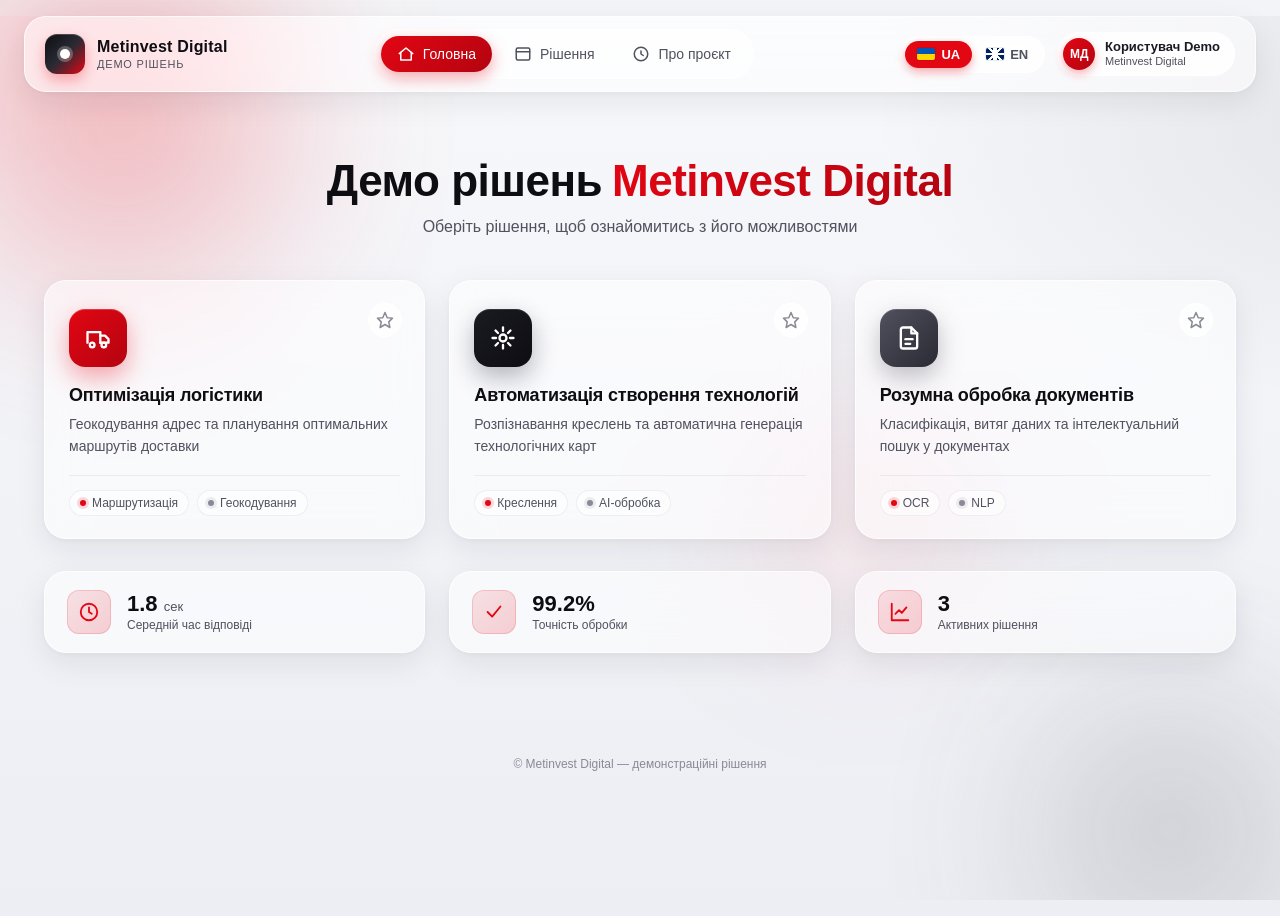
==== index.html @ deb7ef45 "Initial Metinvest Digital solutions demo Glassmorphism landing page with 3 solution tiles (logistics" ====
<!DOCTYPE html>
<html lang="uk">
<head>
<meta charset="UTF-8" />
<meta name="viewport" content="width=device-width, initial-scale=1.0" />
<title>Демо рішень Metinvest Digital</title>
<link rel="stylesheet" href="styles.css" />
</head>
<body>
  <div class="bg-orbs" aria-hidden="true">
    <span class="orb orb-1"></span>
    <span class="orb orb-2"></span>
    <span class="orb orb-3"></span>
  </div>

  <header class="topbar glass">
    <div class="brand">
      <div class="brand-mark" aria-hidden="true">
        <span class="brand-dot"></span>
      </div>
      <div class="brand-text">
        <span class="brand-title" data-i18n="brand.title">Metinvest Digital</span>
        <span class="brand-subtitle" data-i18n="brand.subtitle">Демо рішень</span>
      </div>
    </div>

    <nav class="topnav">
      <button class="nav-btn active" data-section="home">
        <svg viewBox="0 0 24 24" width="18" height="18" fill="none" stroke="currentColor" stroke-width="2" stroke-linecap="round" stroke-linejoin="round"><path d="M3 11.5 12 4l9 7.5"/><path d="M5 10v10h14V10"/></svg>
        <span data-i18n="nav.home">Головна</span>
      </button>
      <button class="nav-btn" data-section="solutions">
        <svg viewBox="0 0 24 24" width="18" height="18" fill="none" stroke="currentColor" stroke-width="2" stroke-linecap="round" stroke-linejoin="round"><rect x="3" y="4" width="18" height="16" rx="2"/><path d="M3 9h18"/></svg>
        <span data-i18n="nav.solutions">Рішення</span>
      </button>
      <button class="nav-btn" data-section="about">
        <svg viewBox="0 0 24 24" width="18" height="18" fill="none" stroke="currentColor" stroke-width="2" stroke-linecap="round" stroke-linejoin="round"><circle cx="12" cy="12" r="9"/><path d="M12 8v4l3 2"/></svg>
        <span data-i18n="nav.about">Про проєкт</span>
      </button>
    </nav>

    <div class="topright">
      <div class="lang-switch glass-inner" role="tablist" aria-label="Language">
        <button class="lang-btn active" data-lang="uk" role="tab" aria-selected="true">
          <span class="flag flag-ua" aria-hidden="true"></span>UA
        </button>
        <button class="lang-btn" data-lang="en" role="tab" aria-selected="false">
          <span class="flag flag-gb" aria-hidden="true"></span>EN
        </button>
      </div>
      <div class="user-chip glass-inner">
        <span class="user-avatar">МД</span>
        <div class="user-info">
          <span class="user-name" data-i18n="user.name">Користувач Demo</span>
          <span class="user-role" data-i18n="user.role">Metinvest Digital</span>
        </div>
      </div>
    </div>
  </header>

  <main class="main">
    <section class="hero">
      <h1 class="hero-title">
        <span data-i18n="hero.title">Демо рішень</span>
        <span class="accent">Metinvest Digital</span>
      </h1>
      <p class="hero-subtitle" data-i18n="hero.subtitle">
        Оберіть рішення, щоб ознайомитись з його можливостями
      </p>
    </section>

    <section class="tiles">
      <article class="tile glass" tabindex="0" data-tile="logistics">
        <div class="tile-icon icon-red">
          <svg viewBox="0 0 24 24" width="28" height="28" fill="none" stroke="currentColor" stroke-width="2" stroke-linecap="round" stroke-linejoin="round">
            <path d="M3 16V7h11v9"/>
            <path d="M14 10h4l3 3v3h-7"/>
            <circle cx="7" cy="18" r="2"/>
            <circle cx="17" cy="18" r="2"/>
          </svg>
        </div>
        <button class="tile-fav" aria-label="favorite">
          <svg viewBox="0 0 24 24" width="18" height="18" fill="none" stroke="currentColor" stroke-width="2" stroke-linecap="round" stroke-linejoin="round"><polygon points="12 2 15 9 22 9.5 17 14.5 18.5 22 12 18 5.5 22 7 14.5 2 9.5 9 9 12 2"/></svg>
        </button>
        <h3 class="tile-title" data-i18n="tile.logistics.title">Оптимізація логістики</h3>
        <p class="tile-desc" data-i18n="tile.logistics.desc">
          Геокодування адрес та планування оптимальних маршрутів доставки
        </p>
        <div class="tile-footer">
          <span class="tag"><span class="dot dot-red"></span><span data-i18n="tile.logistics.tag1">Маршрутизація</span></span>
          <span class="tag"><span class="dot dot-grey"></span><span data-i18n="tile.logistics.tag2">Геокодування</span></span>
        </div>
      </article>

      <article class="tile glass" tabindex="0" data-tile="tech">
        <div class="tile-icon icon-dark">
          <svg viewBox="0 0 24 24" width="28" height="28" fill="none" stroke="currentColor" stroke-width="2" stroke-linecap="round" stroke-linejoin="round">
            <path d="M12 3v3"/><path d="M12 18v3"/><path d="M3 12h3"/><path d="M18 12h3"/>
            <path d="M5.6 5.6 7.7 7.7"/><path d="M16.3 16.3 18.4 18.4"/>
            <path d="M5.6 18.4 7.7 16.3"/><path d="M16.3 7.7 18.4 5.6"/>
            <circle cx="12" cy="12" r="3"/>
          </svg>
        </div>
        <button class="tile-fav" aria-label="favorite">
          <svg viewBox="0 0 24 24" width="18" height="18" fill="none" stroke="currentColor" stroke-width="2" stroke-linecap="round" stroke-linejoin="round"><polygon points="12 2 15 9 22 9.5 17 14.5 18.5 22 12 18 5.5 22 7 14.5 2 9.5 9 9 12 2"/></svg>
        </button>
        <h3 class="tile-title" data-i18n="tile.tech.title">Автоматизація створення технологій</h3>
        <p class="tile-desc" data-i18n="tile.tech.desc">
          Розпізнавання креслень та автоматична генерація технологічних карт
        </p>
        <div class="tile-footer">
          <span class="tag"><span class="dot dot-red"></span><span data-i18n="tile.tech.tag1">Креслення</span></span>
          <span class="tag"><span class="dot dot-grey"></span><span data-i18n="tile.tech.tag2">AI-обробка</span></span>
        </div>
      </article>

      <article class="tile glass" tabindex="0" data-tile="docs">
        <div class="tile-icon icon-grey">
          <svg viewBox="0 0 24 24" width="28" height="28" fill="none" stroke="currentColor" stroke-width="2" stroke-linecap="round" stroke-linejoin="round">
            <path d="M14 3H7a2 2 0 0 0-2 2v14a2 2 0 0 0 2 2h10a2 2 0 0 0 2-2V8z"/>
            <path d="M14 3v5h5"/>
            <path d="M9 13h6"/>
            <path d="M9 17h4"/>
          </svg>
        </div>
        <button class="tile-fav" aria-label="favorite">
          <svg viewBox="0 0 24 24" width="18" height="18" fill="none" stroke="currentColor" stroke-width="2" stroke-linecap="round" stroke-linejoin="round"><polygon points="12 2 15 9 22 9.5 17 14.5 18.5 22 12 18 5.5 22 7 14.5 2 9.5 9 9 12 2"/></svg>
        </button>
        <h3 class="tile-title" data-i18n="tile.docs.title">Розумна обробка документів</h3>
        <p class="tile-desc" data-i18n="tile.docs.desc">
          Класифікація, витяг даних та інтелектуальний пошук у документах
        </p>
        <div class="tile-footer">
          <span class="tag"><span class="dot dot-red"></span><span data-i18n="tile.docs.tag1">OCR</span></span>
          <span class="tag"><span class="dot dot-grey"></span><span data-i18n="tile.docs.tag2">NLP</span></span>
        </div>
      </article>
    </section>

    <section class="stats">
      <div class="stat glass">
        <div class="stat-icon">
          <svg viewBox="0 0 24 24" width="22" height="22" fill="none" stroke="currentColor" stroke-width="2" stroke-linecap="round" stroke-linejoin="round"><circle cx="12" cy="12" r="9"/><path d="M12 7v5l3 2"/></svg>
        </div>
        <div class="stat-text">
          <span class="stat-value">1.8 <small data-i18n="stat.sec">сек</small></span>
          <span class="stat-label" data-i18n="stat.respLabel">Середній час відповіді</span>
        </div>
      </div>
      <div class="stat glass">
        <div class="stat-icon">
          <svg viewBox="0 0 24 24" width="22" height="22" fill="none" stroke="currentColor" stroke-width="2" stroke-linecap="round" stroke-linejoin="round"><path d="m5 12 5 5 9-11"/></svg>
        </div>
        <div class="stat-text">
          <span class="stat-value">99.2%</span>
          <span class="stat-label" data-i18n="stat.accLabel">Точність обробки</span>
        </div>
      </div>
      <div class="stat glass">
        <div class="stat-icon">
          <svg viewBox="0 0 24 24" width="22" height="22" fill="none" stroke="currentColor" stroke-width="2" stroke-linecap="round" stroke-linejoin="round"><path d="M3 3v18h18"/><path d="M7 14l4-4 3 3 5-6"/></svg>
        </div>
        <div class="stat-text">
          <span class="stat-value">3</span>
          <span class="stat-label" data-i18n="stat.solLabel">Активних рішення</span>
        </div>
      </div>
    </section>
  </main>

  <footer class="footer">
    <span data-i18n="footer.text">© Metinvest Digital — демонстраційні рішення</span>
  </footer>

  <script src="app.js"></script>
</body>
</html>
---- styles.css ----
:root {
  --red: #e30613;
  --red-soft: #ff3b4a;
  --red-deep: #b30410;
  --black: #0d0d12;
  --ink: #1a1a22;
  --grey-900: #2a2a33;
  --grey-700: #51515f;
  --grey-500: #8a8a96;
  --grey-300: #c8c8cf;
  --grey-100: #eef0f4;
  --bg: #f3f4f7;
  --white: #ffffff;
  --glass-bg: rgba(255, 255, 255, 0.55);
  --glass-bg-strong: rgba(255, 255, 255, 0.7);
  --glass-border: rgba(255, 255, 255, 0.7);
  --glass-shadow: 0 10px 30px rgba(20, 20, 35, 0.08), 0 2px 6px rgba(20, 20, 35, 0.04);
  --glass-shadow-hover: 0 18px 50px rgba(227, 6, 19, 0.18), 0 4px 12px rgba(20, 20, 35, 0.06);
  --radius-lg: 22px;
  --radius-md: 16px;
  --radius-sm: 10px;
  --ease: cubic-bezier(.2, .8, .2, 1);
}

* { box-sizing: border-box; }

html, body {
  margin: 0;
  padding: 0;
  font-family: -apple-system, BlinkMacSystemFont, "Inter", "Segoe UI", Roboto, Oxygen, Ubuntu, sans-serif;
  color: var(--ink);
  background: var(--bg);
  min-height: 100vh;
  -webkit-font-smoothing: antialiased;
  -moz-osx-font-smoothing: grayscale;
}

body {
  background:
    radial-gradient(1000px 600px at -10% -20%, rgba(227, 6, 19, 0.10), transparent 60%),
    radial-gradient(900px 500px at 110% 10%, rgba(13, 13, 18, 0.08), transparent 60%),
    linear-gradient(180deg, #f7f8fb 0%, #eceef3 100%);
  min-height: 100vh;
  overflow-x: hidden;
}

/* ---------- decorative orbs ---------- */
.bg-orbs {
  position: fixed;
  inset: 0;
  z-index: 0;
  pointer-events: none;
  overflow: hidden;
}
.orb {
  position: absolute;
  border-radius: 50%;
  filter: blur(80px);
  opacity: 0.55;
}
.orb-1 {
  width: 480px; height: 480px;
  background: radial-gradient(circle, var(--red) 0%, transparent 70%);
  top: -120px; left: -120px;
  opacity: 0.35;
}
.orb-2 {
  width: 380px; height: 380px;
  background: radial-gradient(circle, #4a4a55 0%, transparent 70%);
  bottom: -120px; right: -80px;
  opacity: 0.30;
}
.orb-3 {
  width: 320px; height: 320px;
  background: radial-gradient(circle, #ff6b78 0%, transparent 70%);
  top: 40%; right: 20%;
  opacity: 0.20;
}

/* ---------- glass primitives ---------- */
.glass {
  background: var(--glass-bg);
  backdrop-filter: blur(20px) saturate(140%);
  -webkit-backdrop-filter: blur(20px) saturate(140%);
  border: 1px solid var(--glass-border);
  box-shadow: var(--glass-shadow);
  border-radius: var(--radius-lg);
}
.glass-inner {
  background: rgba(255, 255, 255, 0.7);
  border: 1px solid rgba(255, 255, 255, 0.9);
  backdrop-filter: blur(12px);
  -webkit-backdrop-filter: blur(12px);
  border-radius: 999px;
}

/* ---------- topbar ---------- */
.topbar {
  position: sticky;
  top: 16px;
  z-index: 10;
  margin: 16px 24px 0;
  padding: 12px 20px;
  display: grid;
  grid-template-columns: auto 1fr auto;
  align-items: center;
  gap: 24px;
}

.brand {
  display: flex;
  align-items: center;
  gap: 12px;
}
.brand-mark {
  width: 40px; height: 40px;
  border-radius: 12px;
  background: linear-gradient(135deg, var(--black) 0%, var(--grey-900) 50%, var(--red) 100%);
  display: grid;
  place-items: center;
  position: relative;
  box-shadow: 0 6px 14px rgba(227, 6, 19, 0.30), inset 0 1px 0 rgba(255,255,255,0.2);
}
.brand-dot {
  width: 10px; height: 10px;
  border-radius: 50%;
  background: var(--white);
  box-shadow: 0 0 0 3px rgba(255, 255, 255, 0.25);
}
.brand-text { display: flex; flex-direction: column; line-height: 1.1; }
.brand-title { font-weight: 800; font-size: 16px; letter-spacing: 0.2px; color: var(--black); }
.brand-subtitle { font-size: 11px; color: var(--grey-700); letter-spacing: 0.8px; text-transform: uppercase; margin-top: 2px; }

.topnav {
  justify-self: center;
  display: flex;
  align-items: center;
  gap: 6px;
  padding: 6px;
  background: rgba(255,255,255,0.55);
  border-radius: 999px;
  border: 1px solid rgba(255,255,255,0.7);
}
.nav-btn {
  border: none;
  background: transparent;
  display: inline-flex;
  align-items: center;
  gap: 8px;
  padding: 9px 16px;
  border-radius: 999px;
  color: var(--grey-700);
  font-size: 14px;
  font-weight: 500;
  cursor: pointer;
  transition: all 0.25s var(--ease);
}
.nav-btn:hover { color: var(--ink); background: rgba(255,255,255,0.5); }
.nav-btn.active {
  background: linear-gradient(135deg, var(--red) 0%, var(--red-deep) 100%);
  color: var(--white);
  box-shadow: 0 6px 16px rgba(227, 6, 19, 0.35);
}

.topright { display: flex; align-items: center; gap: 12px; }

.lang-switch {
  display: inline-flex;
  align-items: center;
  padding: 4px;
  gap: 2px;
}
.lang-btn {
  border: none;
  background: transparent;
  display: inline-flex;
  align-items: center;
  gap: 6px;
  padding: 6px 12px;
  border-radius: 999px;
  font-size: 13px;
  font-weight: 600;
  color: var(--grey-700);
  cursor: pointer;
  transition: all 0.2s var(--ease);
}
.lang-btn.active {
  background: var(--red);
  color: var(--white);
  box-shadow: 0 4px 10px rgba(227, 6, 19, 0.35);
}
.flag {
  width: 18px; height: 12px;
  display: inline-block;
  border-radius: 2px;
  background-size: cover;
  background-position: center;
  box-shadow: 0 0 0 1px rgba(0,0,0,0.08);
}
.flag-ua { background: linear-gradient(to bottom, #0057B7 0 50%, #FFD700 50% 100%); }
.flag-gb {
  background:
    linear-gradient(45deg, transparent 45%, #fff 45% 55%, transparent 55%) ,
    linear-gradient(-45deg, transparent 45%, #fff 45% 55%, transparent 55%) ,
    linear-gradient(0deg, transparent 40%, #fff 40% 60%, transparent 60%) ,
    linear-gradient(90deg, transparent 40%, #fff 40% 60%, transparent 60%) ,
    linear-gradient(0deg, transparent 44%, #C8102E 44% 56%, transparent 56%) ,
    linear-gradient(90deg, transparent 44%, #C8102E 44% 56%, transparent 56%) ,
    #012169;
}

.user-chip {
  display: inline-flex;
  align-items: center;
  gap: 10px;
  padding: 5px 14px 5px 5px;
}
.user-avatar {
  width: 32px; height: 32px;
  border-radius: 50%;
  background: linear-gradient(135deg, var(--red) 0%, var(--red-deep) 100%);
  color: white;
  font-size: 12px;
  font-weight: 700;
  display: grid; place-items: center;
  box-shadow: 0 4px 10px rgba(227, 6, 19, 0.30);
}
.user-info { display: flex; flex-direction: column; line-height: 1.15; }
.user-name { font-size: 13px; font-weight: 600; color: var(--ink); }
.user-role { font-size: 11px; color: var(--grey-700); }

/* ---------- main ---------- */
.main {
  position: relative;
  z-index: 1;
  padding: 40px 24px 80px;
  max-width: 1240px;
  margin: 0 auto;
}

.hero { text-align: center; margin: 24px 0 44px; }
.hero-title {
  font-size: clamp(28px, 4vw, 44px);
  font-weight: 800;
  letter-spacing: -0.5px;
  margin: 0 0 12px;
  color: var(--black);
  display: inline-flex;
  flex-wrap: wrap;
  justify-content: center;
  gap: 10px;
}
.hero-title .accent {
  background: linear-gradient(135deg, var(--red) 0%, var(--red-deep) 100%);
  -webkit-background-clip: text;
  background-clip: text;
  color: transparent;
}
.hero-subtitle {
  font-size: clamp(14px, 1.5vw, 16px);
  color: var(--grey-700);
  margin: 0;
}

/* ---------- tiles ---------- */
.tiles {
  display: grid;
  grid-template-columns: repeat(3, 1fr);
  gap: 24px;
  margin-bottom: 32px;
}

.tile {
  position: relative;
  padding: 28px 24px 22px;
  cursor: pointer;
  transition: transform 0.35s var(--ease), box-shadow 0.35s var(--ease), border-color 0.35s var(--ease);
  overflow: hidden;
}
.tile::before {
  content: "";
  position: absolute;
  top: 0; left: 0; right: 0; height: 3px;
  background: linear-gradient(90deg, transparent, var(--red), transparent);
  opacity: 0;
  transition: opacity 0.35s var(--ease);
}
.tile:hover {
  transform: translateY(-6px);
  box-shadow: var(--glass-shadow-hover);
  border-color: rgba(227, 6, 19, 0.35);
}
.tile:hover::before { opacity: 1; }
.tile:focus-visible {
  outline: 2px solid var(--red);
  outline-offset: 3px;
}

.tile-icon {
  width: 58px; height: 58px;
  border-radius: 16px;
  display: grid; place-items: center;
  color: white;
  margin-bottom: 18px;
  box-shadow: 0 10px 24px rgba(20,20,35,0.18), inset 0 1px 0 rgba(255,255,255,0.18);
}
.icon-red {
  background: linear-gradient(135deg, var(--red) 0%, var(--red-deep) 100%);
  box-shadow: 0 10px 24px rgba(227, 6, 19, 0.35), inset 0 1px 0 rgba(255,255,255,0.2);
}
.icon-dark {
  background: linear-gradient(135deg, var(--ink) 0%, var(--black) 100%);
  box-shadow: 0 10px 24px rgba(20, 20, 35, 0.30), inset 0 1px 0 rgba(255,255,255,0.12);
}
.icon-grey {
  background: linear-gradient(135deg, var(--grey-700) 0%, var(--grey-900) 100%);
  box-shadow: 0 10px 24px rgba(81, 81, 95, 0.35), inset 0 1px 0 rgba(255,255,255,0.15);
}

.tile-fav {
  position: absolute;
  top: 22px; right: 22px;
  width: 34px; height: 34px;
  border-radius: 50%;
  border: none;
  background: rgba(255,255,255,0.7);
  color: var(--grey-500);
  cursor: pointer;
  display: grid; place-items: center;
  transition: all 0.25s var(--ease);
  border: 1px solid rgba(255,255,255,0.9);
}
.tile-fav:hover { color: var(--red); transform: scale(1.08); }
.tile-fav.active { color: var(--red); background: rgba(227, 6, 19, 0.12); }

.tile-title {
  font-size: 18px;
  font-weight: 700;
  color: var(--black);
  margin: 0 0 8px;
  letter-spacing: -0.2px;
}
.tile-desc {
  font-size: 14px;
  color: var(--grey-700);
  line-height: 1.55;
  margin: 0 0 18px;
}

.tile-footer {
  display: flex;
  gap: 8px;
  flex-wrap: wrap;
  padding-top: 14px;
  border-top: 1px solid rgba(20, 20, 35, 0.06);
}
.tag {
  display: inline-flex;
  align-items: center;
  gap: 6px;
  padding: 5px 10px;
  font-size: 12px;
  font-weight: 500;
  color: var(--grey-700);
  background: rgba(255,255,255,0.55);
  border: 1px solid rgba(20, 20, 35, 0.06);
  border-radius: 999px;
}
.dot { width: 6px; height: 6px; border-radius: 50%; display: inline-block; }
.dot-red { background: var(--red); box-shadow: 0 0 0 3px rgba(227, 6, 19, 0.15); }
.dot-grey { background: var(--grey-500); box-shadow: 0 0 0 3px rgba(138, 138, 150, 0.15); }

/* ---------- stats ---------- */
.stats {
  display: grid;
  grid-template-columns: repeat(3, 1fr);
  gap: 24px;
}
.stat {
  display: flex;
  align-items: center;
  gap: 16px;
  padding: 18px 22px;
}
.stat-icon {
  width: 44px; height: 44px;
  border-radius: 12px;
  background: linear-gradient(135deg, rgba(227, 6, 19, 0.10), rgba(227, 6, 19, 0.18));
  color: var(--red);
  display: grid; place-items: center;
  box-shadow: inset 0 0 0 1px rgba(227, 6, 19, 0.15);
}
.stat-text { display: flex; flex-direction: column; }
.stat-value { font-size: 22px; font-weight: 800; color: var(--black); line-height: 1.1; }
.stat-value small { font-size: 13px; font-weight: 500; color: var(--grey-700); }
.stat-label { font-size: 12px; color: var(--grey-700); margin-top: 2px; }

/* ---------- footer ---------- */
.footer {
  text-align: center;
  font-size: 12px;
  color: var(--grey-500);
  padding: 24px 0 32px;
  position: relative;
  z-index: 1;
}

/* ---------- responsive ---------- */
@media (max-width: 980px) {
  .topbar {
    grid-template-columns: auto auto;
    gap: 12px;
  }
  .topnav { grid-column: 1 / -1; order: 3; justify-self: stretch; justify-content: center; }
  .tiles, .stats { grid-template-columns: 1fr; }
  .user-info { display: none; }
}

@media (max-width: 560px) {
  .topbar { margin: 12px; padding: 10px 12px; }
  .main { padding: 24px 14px 60px; }
  .brand-title { font-size: 14px; }
  .brand-subtitle { font-size: 10px; }
  .nav-btn span { display: none; }
  .nav-btn { padding: 9px 12px; }
}
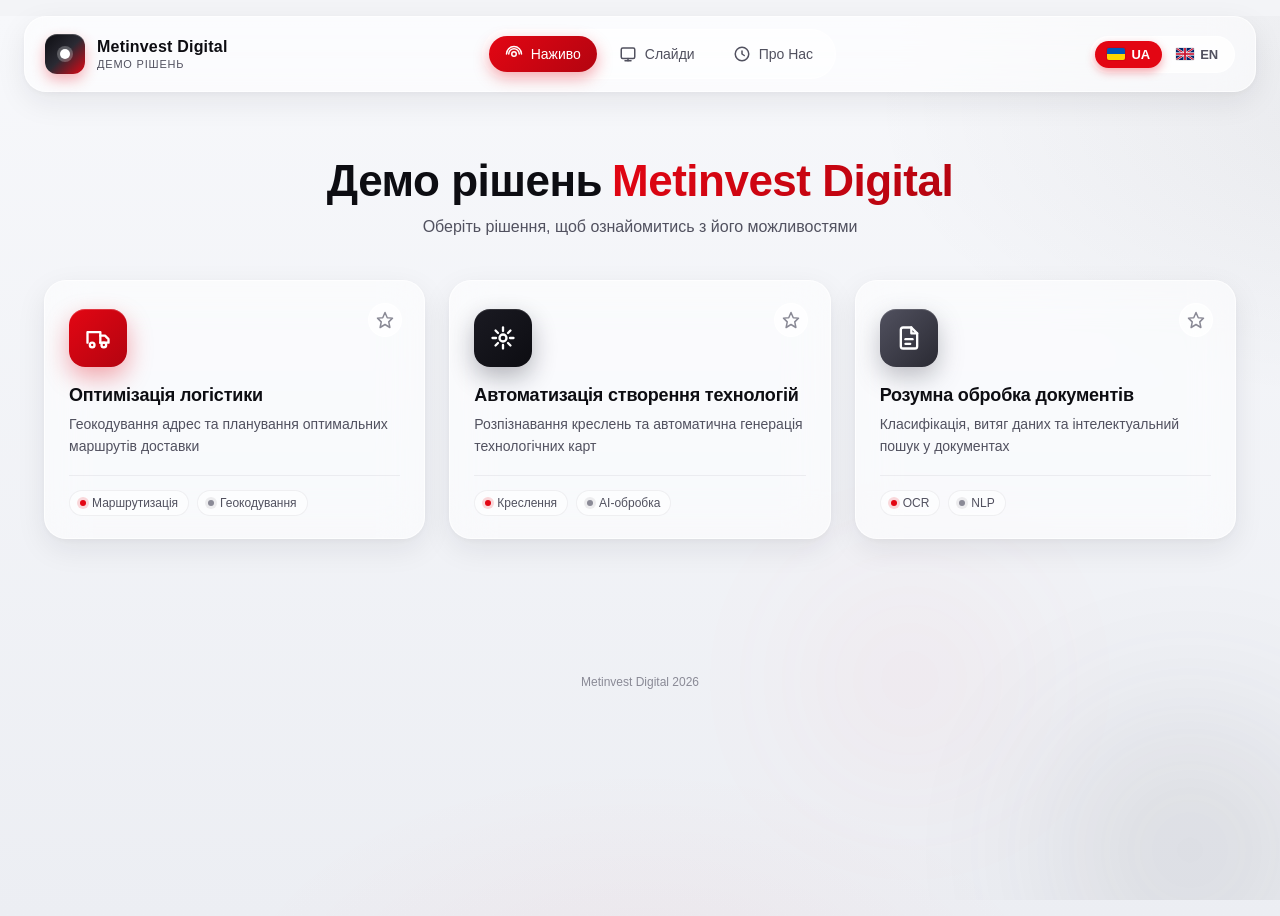
==== commit f19a612a: "Refine layout: rename tabs, fix GB flag, remove user chip and stats - Drop top-left red orb and tone" ====
--- a/index.html
+++ b/index.html
@@ -8,7 +8,6 @@
 </head>
 <body>
   <div class="bg-orbs" aria-hidden="true">
-    <span class="orb orb-1"></span>
     <span class="orb orb-2"></span>
     <span class="orb orb-3"></span>
   </div>
@@ -25,17 +24,17 @@
     </div>
 
     <nav class="topnav">
-      <button class="nav-btn active" data-section="home">
-        <svg viewBox="0 0 24 24" width="18" height="18" fill="none" stroke="currentColor" stroke-width="2" stroke-linecap="round" stroke-linejoin="round"><path d="M3 11.5 12 4l9 7.5"/><path d="M5 10v10h14V10"/></svg>
-        <span data-i18n="nav.home">Головна</span>
+      <button class="nav-btn active" data-section="live">
+        <svg viewBox="0 0 24 24" width="18" height="18" fill="none" stroke="currentColor" stroke-width="2" stroke-linecap="round" stroke-linejoin="round"><circle cx="12" cy="12" r="3"/><path d="M5 12a7 7 0 0 1 14 0"/><path d="M2 12a10 10 0 0 1 20 0"/></svg>
+        <span data-i18n="nav.live">Наживо</span>
       </button>
-      <button class="nav-btn" data-section="solutions">
-        <svg viewBox="0 0 24 24" width="18" height="18" fill="none" stroke="currentColor" stroke-width="2" stroke-linecap="round" stroke-linejoin="round"><rect x="3" y="4" width="18" height="16" rx="2"/><path d="M3 9h18"/></svg>
-        <span data-i18n="nav.solutions">Рішення</span>
+      <button class="nav-btn" data-section="slides">
+        <svg viewBox="0 0 24 24" width="18" height="18" fill="none" stroke="currentColor" stroke-width="2" stroke-linecap="round" stroke-linejoin="round"><rect x="3" y="4" width="18" height="14" rx="2"/><path d="M8 21h8"/><path d="M12 18v3"/></svg>
+        <span data-i18n="nav.slides">Слайди</span>
       </button>
       <button class="nav-btn" data-section="about">
         <svg viewBox="0 0 24 24" width="18" height="18" fill="none" stroke="currentColor" stroke-width="2" stroke-linecap="round" stroke-linejoin="round"><circle cx="12" cy="12" r="9"/><path d="M12 8v4l3 2"/></svg>
-        <span data-i18n="nav.about">Про проєкт</span>
+        <span data-i18n="nav.about">Про Нас</span>
       </button>
     </nav>
 
@@ -45,15 +44,18 @@
           <span class="flag flag-ua" aria-hidden="true"></span>UA
         </button>
         <button class="lang-btn" data-lang="en" role="tab" aria-selected="false">
-          <span class="flag flag-gb" aria-hidden="true"></span>EN
+          <span class="flag flag-gb" aria-hidden="true">
+            <svg viewBox="0 0 60 30" preserveAspectRatio="none" xmlns="http://www.w3.org/2000/svg">
+              <rect width="60" height="30" fill="#012169"/>
+              <path d="M0,0 L60,30 M60,0 L0,30" stroke="#fff" stroke-width="6"/>
+              <path d="M0,0 L60,30 M60,0 L0,30" stroke="#C8102E" stroke-width="3"/>
+              <rect x="25" width="10" height="30" fill="#fff"/>
+              <rect y="11" width="60" height="8" fill="#fff"/>
+              <rect x="27" width="6" height="30" fill="#C8102E"/>
+              <rect y="13" width="60" height="4" fill="#C8102E"/>
+            </svg>
+          </span>EN
         </button>
-      </div>
-      <div class="user-chip glass-inner">
-        <span class="user-avatar">МД</span>
-        <div class="user-info">
-          <span class="user-name" data-i18n="user.name">Користувач Demo</span>
-          <span class="user-role" data-i18n="user.role">Metinvest Digital</span>
-        </div>
       </div>
     </div>
   </header>
@@ -61,8 +63,8 @@
   <main class="main">
     <section class="hero">
       <h1 class="hero-title">
-        <span data-i18n="hero.title">Демо рішень</span>
-        <span class="accent">Metinvest Digital</span>
+        <span data-i18n="hero.titleA">Демо рішень</span>
+        <span class="accent" data-i18n="hero.titleB">Metinvest Digital</span>
       </h1>
       <p class="hero-subtitle" data-i18n="hero.subtitle">
         Оберіть рішення, щоб ознайомитись з його можливостями
@@ -137,39 +139,10 @@
       </article>
     </section>
 
-    <section class="stats">
-      <div class="stat glass">
-        <div class="stat-icon">
-          <svg viewBox="0 0 24 24" width="22" height="22" fill="none" stroke="currentColor" stroke-width="2" stroke-linecap="round" stroke-linejoin="round"><circle cx="12" cy="12" r="9"/><path d="M12 7v5l3 2"/></svg>
-        </div>
-        <div class="stat-text">
-          <span class="stat-value">1.8 <small data-i18n="stat.sec">сек</small></span>
-          <span class="stat-label" data-i18n="stat.respLabel">Середній час відповіді</span>
-        </div>
-      </div>
-      <div class="stat glass">
-        <div class="stat-icon">
-          <svg viewBox="0 0 24 24" width="22" height="22" fill="none" stroke="currentColor" stroke-width="2" stroke-linecap="round" stroke-linejoin="round"><path d="m5 12 5 5 9-11"/></svg>
-        </div>
-        <div class="stat-text">
-          <span class="stat-value">99.2%</span>
-          <span class="stat-label" data-i18n="stat.accLabel">Точність обробки</span>
-        </div>
-      </div>
-      <div class="stat glass">
-        <div class="stat-icon">
-          <svg viewBox="0 0 24 24" width="22" height="22" fill="none" stroke="currentColor" stroke-width="2" stroke-linecap="round" stroke-linejoin="round"><path d="M3 3v18h18"/><path d="M7 14l4-4 3 3 5-6"/></svg>
-        </div>
-        <div class="stat-text">
-          <span class="stat-value">3</span>
-          <span class="stat-label" data-i18n="stat.solLabel">Активних рішення</span>
-        </div>
-      </div>
-    </section>
   </main>
 
   <footer class="footer">
-    <span data-i18n="footer.text">© Metinvest Digital — демонстраційні рішення</span>
+    <span data-i18n="footer.text">Metinvest Digital 2026</span>
   </footer>
 
   <script src="app.js"></script>
--- a/styles.css
+++ b/styles.css
@@ -37,8 +37,8 @@
 
 body {
   background:
-    radial-gradient(1000px 600px at -10% -20%, rgba(227, 6, 19, 0.10), transparent 60%),
-    radial-gradient(900px 500px at 110% 10%, rgba(13, 13, 18, 0.08), transparent 60%),
+    radial-gradient(900px 500px at 110% 10%, rgba(13, 13, 18, 0.06), transparent 60%),
+    radial-gradient(700px 400px at 50% 110%, rgba(227, 6, 19, 0.04), transparent 60%),
     linear-gradient(180deg, #f7f8fb 0%, #eceef3 100%);
   min-height: 100vh;
   overflow-x: hidden;
@@ -58,23 +58,17 @@
   filter: blur(80px);
   opacity: 0.55;
 }
-.orb-1 {
-  width: 480px; height: 480px;
-  background: radial-gradient(circle, var(--red) 0%, transparent 70%);
-  top: -120px; left: -120px;
-  opacity: 0.35;
-}
 .orb-2 {
   width: 380px; height: 380px;
   background: radial-gradient(circle, #4a4a55 0%, transparent 70%);
-  bottom: -120px; right: -80px;
-  opacity: 0.30;
+  bottom: -140px; right: -100px;
+  opacity: 0.18;
 }
 .orb-3 {
-  width: 320px; height: 320px;
+  width: 280px; height: 280px;
   background: radial-gradient(circle, #ff6b78 0%, transparent 70%);
-  top: 40%; right: 20%;
-  opacity: 0.20;
+  top: 60%; right: 18%;
+  opacity: 0.10;
 }
 
 /* ---------- glass primitives ---------- */
@@ -199,35 +193,12 @@
 }
 .flag-ua { background: linear-gradient(to bottom, #0057B7 0 50%, #FFD700 50% 100%); }
 .flag-gb {
-  background:
-    linear-gradient(45deg, transparent 45%, #fff 45% 55%, transparent 55%) ,
-    linear-gradient(-45deg, transparent 45%, #fff 45% 55%, transparent 55%) ,
-    linear-gradient(0deg, transparent 40%, #fff 40% 60%, transparent 60%) ,
-    linear-gradient(90deg, transparent 40%, #fff 40% 60%, transparent 60%) ,
-    linear-gradient(0deg, transparent 44%, #C8102E 44% 56%, transparent 56%) ,
-    linear-gradient(90deg, transparent 44%, #C8102E 44% 56%, transparent 56%) ,
-    #012169;
-}
-
-.user-chip {
-  display: inline-flex;
-  align-items: center;
-  gap: 10px;
-  padding: 5px 14px 5px 5px;
-}
-.user-avatar {
-  width: 32px; height: 32px;
-  border-radius: 50%;
-  background: linear-gradient(135deg, var(--red) 0%, var(--red-deep) 100%);
-  color: white;
-  font-size: 12px;
-  font-weight: 700;
-  display: grid; place-items: center;
-  box-shadow: 0 4px 10px rgba(227, 6, 19, 0.30);
-}
-.user-info { display: flex; flex-direction: column; line-height: 1.15; }
-.user-name { font-size: 13px; font-weight: 600; color: var(--ink); }
-.user-role { font-size: 11px; color: var(--grey-700); }
+  background: #012169;
+  overflow: hidden;
+  position: relative;
+}
+.flag-gb svg { width: 100%; height: 100%; display: block; }
+
 
 /* ---------- main ---------- */
 .main {
@@ -370,31 +341,6 @@
 .dot-red { background: var(--red); box-shadow: 0 0 0 3px rgba(227, 6, 19, 0.15); }
 .dot-grey { background: var(--grey-500); box-shadow: 0 0 0 3px rgba(138, 138, 150, 0.15); }
 
-/* ---------- stats ---------- */
-.stats {
-  display: grid;
-  grid-template-columns: repeat(3, 1fr);
-  gap: 24px;
-}
-.stat {
-  display: flex;
-  align-items: center;
-  gap: 16px;
-  padding: 18px 22px;
-}
-.stat-icon {
-  width: 44px; height: 44px;
-  border-radius: 12px;
-  background: linear-gradient(135deg, rgba(227, 6, 19, 0.10), rgba(227, 6, 19, 0.18));
-  color: var(--red);
-  display: grid; place-items: center;
-  box-shadow: inset 0 0 0 1px rgba(227, 6, 19, 0.15);
-}
-.stat-text { display: flex; flex-direction: column; }
-.stat-value { font-size: 22px; font-weight: 800; color: var(--black); line-height: 1.1; }
-.stat-value small { font-size: 13px; font-weight: 500; color: var(--grey-700); }
-.stat-label { font-size: 12px; color: var(--grey-700); margin-top: 2px; }
-
 /* ---------- footer ---------- */
 .footer {
   text-align: center;
@@ -412,8 +358,7 @@
     gap: 12px;
   }
   .topnav { grid-column: 1 / -1; order: 3; justify-self: stretch; justify-content: center; }
-  .tiles, .stats { grid-template-columns: 1fr; }
-  .user-info { display: none; }
+  .tiles { grid-template-columns: 1fr; }
 }
 
 @media (max-width: 560px) {
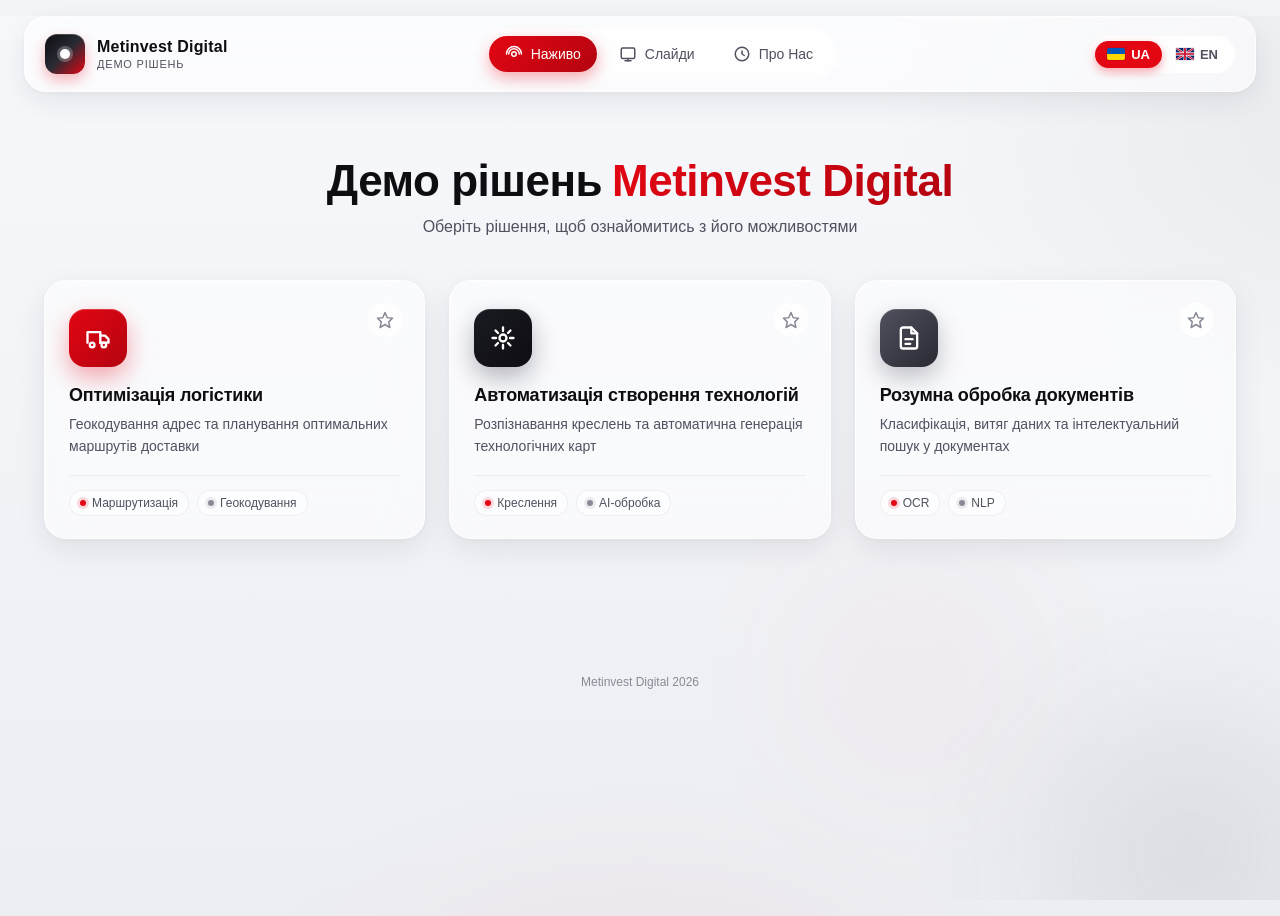
==== commit bc4a0228: "Wire tile clicks to vzhyk/ and technology/ demo pages" ====
--- a/index.html
+++ b/index.html
@@ -72,7 +72,7 @@
     </section>
 
     <section class="tiles">
-      <article class="tile glass" tabindex="0" data-tile="logistics">
+      <article class="tile glass" tabindex="0" data-tile="logistics" data-href="./vzhyk/demo.html">
         <div class="tile-icon icon-red">
           <svg viewBox="0 0 24 24" width="28" height="28" fill="none" stroke="currentColor" stroke-width="2" stroke-linecap="round" stroke-linejoin="round">
             <path d="M3 16V7h11v9"/>
@@ -94,7 +94,7 @@
         </div>
       </article>
 
-      <article class="tile glass" tabindex="0" data-tile="tech">
+      <article class="tile glass" tabindex="0" data-tile="tech" data-href="./technology/demo.html">
         <div class="tile-icon icon-dark">
           <svg viewBox="0 0 24 24" width="28" height="28" fill="none" stroke="currentColor" stroke-width="2" stroke-linecap="round" stroke-linejoin="round">
             <path d="M12 3v3"/><path d="M12 18v3"/><path d="M3 12h3"/><path d="M18 12h3"/>
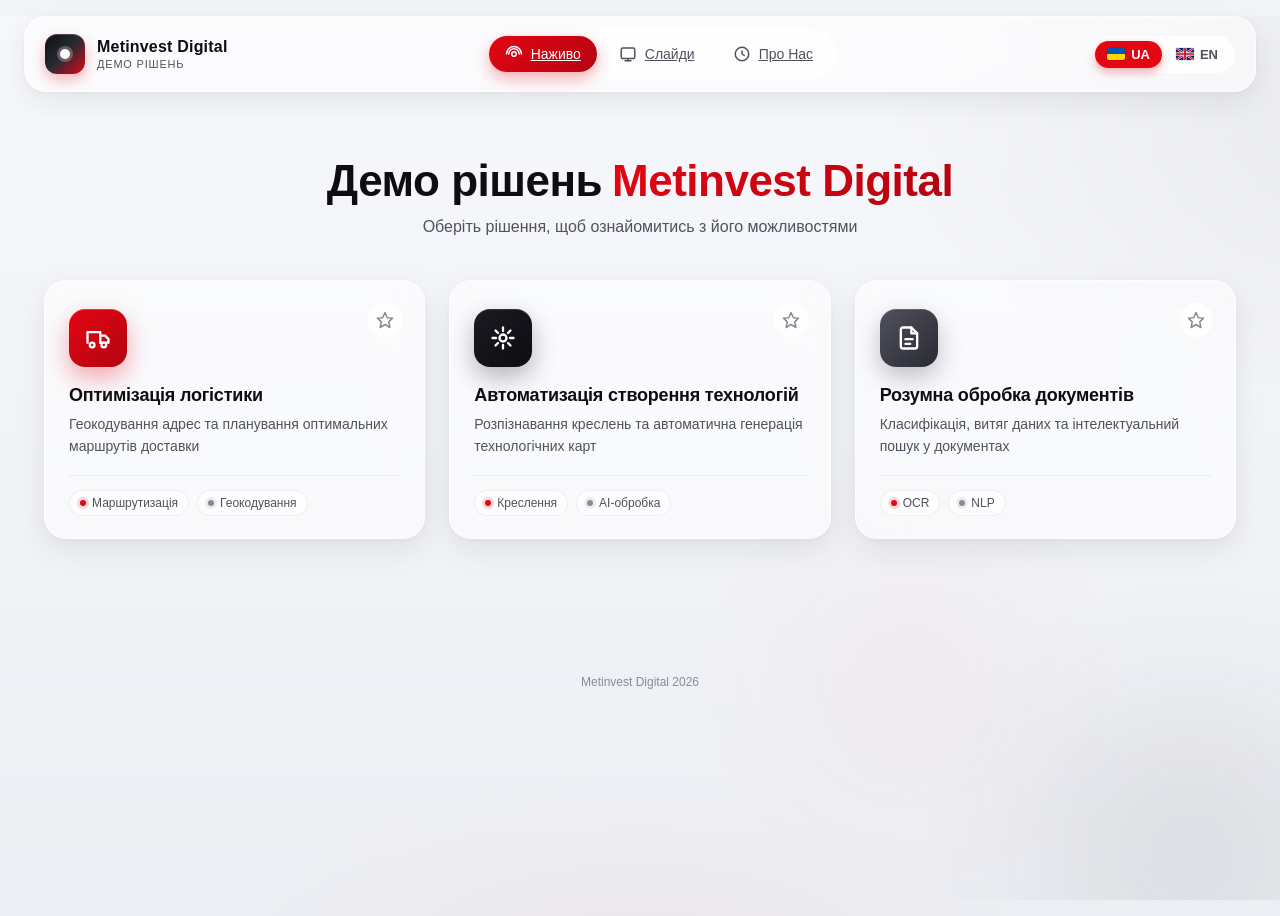
==== commit a1ab5905: "Integrate About page with shared topbar and EN translations - Rewrite about.html: add shared topbar," ====
--- a/index.html
+++ b/index.html
@@ -6,14 +6,14 @@
 <title>Демо рішень Metinvest Digital</title>
 <link rel="stylesheet" href="styles.css" />
 </head>
-<body>
+<body data-page="live">
   <div class="bg-orbs" aria-hidden="true">
     <span class="orb orb-2"></span>
     <span class="orb orb-3"></span>
   </div>
 
   <header class="topbar glass">
-    <div class="brand">
+    <a class="brand" href="./index.html" style="text-decoration:none;color:inherit;">
       <div class="brand-mark" aria-hidden="true">
         <span class="brand-dot"></span>
       </div>
@@ -21,21 +21,21 @@
         <span class="brand-title" data-i18n="brand.title">Metinvest Digital</span>
         <span class="brand-subtitle" data-i18n="brand.subtitle">Демо рішень</span>
       </div>
-    </div>
+    </a>
 
     <nav class="topnav">
-      <button class="nav-btn active" data-section="live">
+      <a class="nav-btn active" href="./index.html" data-page-link="live">
         <svg viewBox="0 0 24 24" width="18" height="18" fill="none" stroke="currentColor" stroke-width="2" stroke-linecap="round" stroke-linejoin="round"><circle cx="12" cy="12" r="3"/><path d="M5 12a7 7 0 0 1 14 0"/><path d="M2 12a10 10 0 0 1 20 0"/></svg>
         <span data-i18n="nav.live">Наживо</span>
-      </button>
-      <button class="nav-btn" data-section="slides">
+      </a>
+      <a class="nav-btn" href="#" data-page-link="slides">
         <svg viewBox="0 0 24 24" width="18" height="18" fill="none" stroke="currentColor" stroke-width="2" stroke-linecap="round" stroke-linejoin="round"><rect x="3" y="4" width="18" height="14" rx="2"/><path d="M8 21h8"/><path d="M12 18v3"/></svg>
         <span data-i18n="nav.slides">Слайди</span>
-      </button>
-      <button class="nav-btn" data-section="about">
+      </a>
+      <a class="nav-btn" href="./about.html" data-page-link="about">
         <svg viewBox="0 0 24 24" width="18" height="18" fill="none" stroke="currentColor" stroke-width="2" stroke-linecap="round" stroke-linejoin="round"><circle cx="12" cy="12" r="9"/><path d="M12 8v4l3 2"/></svg>
         <span data-i18n="nav.about">Про Нас</span>
-      </button>
+      </a>
     </nav>
 
     <div class="topright">
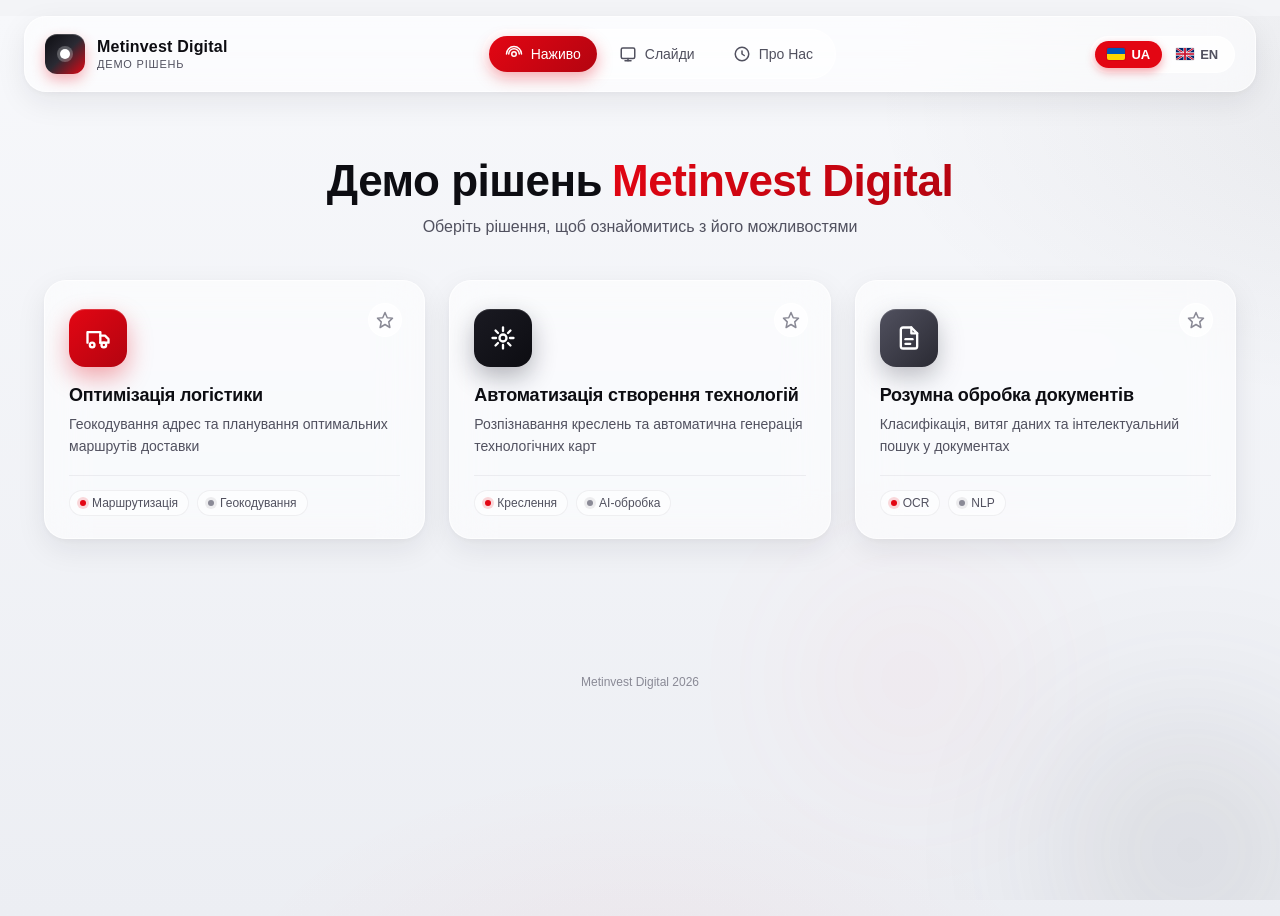
==== commit 81332747: "Rebuild technology demo: remove API key, 15s mock progress, prepared result files - Drop API key ste" ====
--- a/index.html
+++ b/index.html
@@ -116,7 +116,7 @@
         </div>
       </article>
 
-      <article class="tile glass" tabindex="0" data-tile="docs">
+      <article class="tile glass" tabindex="0" data-tile="docs" data-href="https://hr-successfactors-validator-c8cng8fpa7fkhcdb.swedencentral-01.azurewebsites.net/" data-href-target="_blank">
         <div class="tile-icon icon-grey">
           <svg viewBox="0 0 24 24" width="28" height="28" fill="none" stroke="currentColor" stroke-width="2" stroke-linecap="round" stroke-linejoin="round">
             <path d="M14 3H7a2 2 0 0 0-2 2v14a2 2 0 0 0 2 2h10a2 2 0 0 0 2-2V8z"/>
--- a/styles.css
+++ b/styles.css
@@ -147,6 +147,7 @@
   font-size: 14px;
   font-weight: 500;
   cursor: pointer;
+  text-decoration: none;
   transition: all 0.25s var(--ease);
 }
 .nav-btn:hover { color: var(--ink); background: rgba(255,255,255,0.5); }
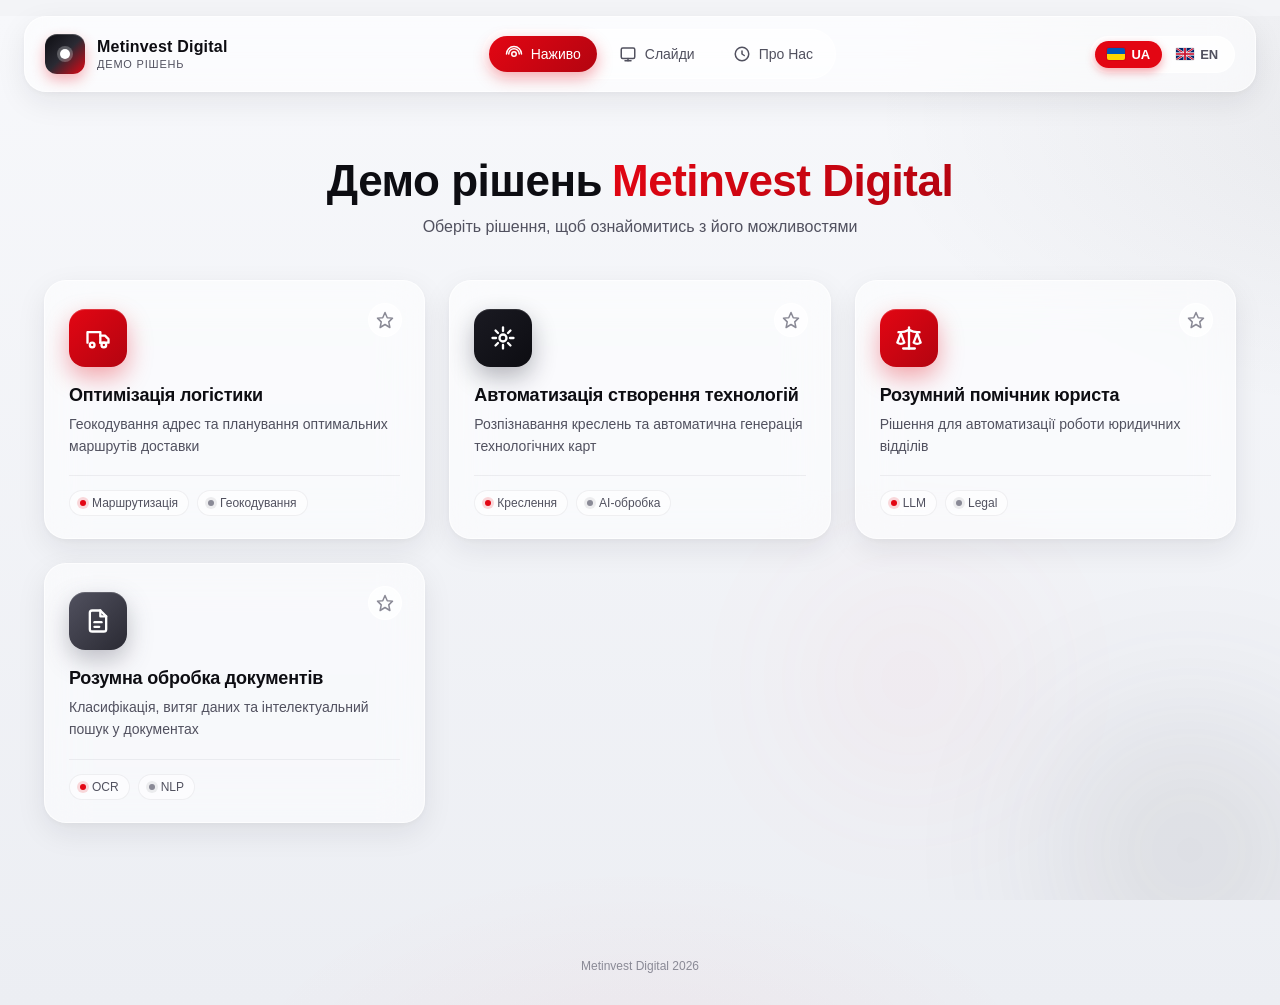
==== commit fdc39971: "Add Legal AI Assistant card and integrate app with demo top bar - Add "Legal AI Assistant" / "Розумн" ====
--- a/index.html
+++ b/index.html
@@ -116,6 +116,29 @@
         </div>
       </article>
 
+      <article class="tile glass" tabindex="0" data-tile="legal" data-href="./legal/index.html">
+        <div class="tile-icon icon-red">
+          <svg viewBox="0 0 24 24" width="28" height="28" fill="none" stroke="currentColor" stroke-width="2" stroke-linecap="round" stroke-linejoin="round">
+            <path d="m16 16 3-8 3 8c-.87.65-1.92 1-3 1s-2.13-.35-3-1Z"/>
+            <path d="m2 16 3-8 3 8c-.87.65-1.92 1-3 1s-2.13-.35-3-1Z"/>
+            <path d="M7 21h10"/>
+            <path d="M12 3v18"/>
+            <path d="M3 7h2c2 0 5-1 7-2 2 1 5 2 7 2h2"/>
+          </svg>
+        </div>
+        <button class="tile-fav" aria-label="favorite">
+          <svg viewBox="0 0 24 24" width="18" height="18" fill="none" stroke="currentColor" stroke-width="2" stroke-linecap="round" stroke-linejoin="round"><polygon points="12 2 15 9 22 9.5 17 14.5 18.5 22 12 18 5.5 22 7 14.5 2 9.5 9 9 12 2"/></svg>
+        </button>
+        <h3 class="tile-title" data-i18n="tile.legal.title">Розумний помічник юриста</h3>
+        <p class="tile-desc" data-i18n="tile.legal.desc">
+          Рішення для автоматизації роботи юридичних відділів
+        </p>
+        <div class="tile-footer">
+          <span class="tag"><span class="dot dot-red"></span><span data-i18n="tile.legal.tag1">LLM</span></span>
+          <span class="tag"><span class="dot dot-grey"></span><span data-i18n="tile.legal.tag2">Legal</span></span>
+        </div>
+      </article>
+
       <article class="tile glass" tabindex="0" data-tile="docs" data-href="https://hr-successfactors-validator-c8cng8fpa7fkhcdb.swedencentral-01.azurewebsites.net/" data-href-target="_blank">
         <div class="tile-icon icon-grey">
           <svg viewBox="0 0 24 24" width="28" height="28" fill="none" stroke="currentColor" stroke-width="2" stroke-linecap="round" stroke-linejoin="round">
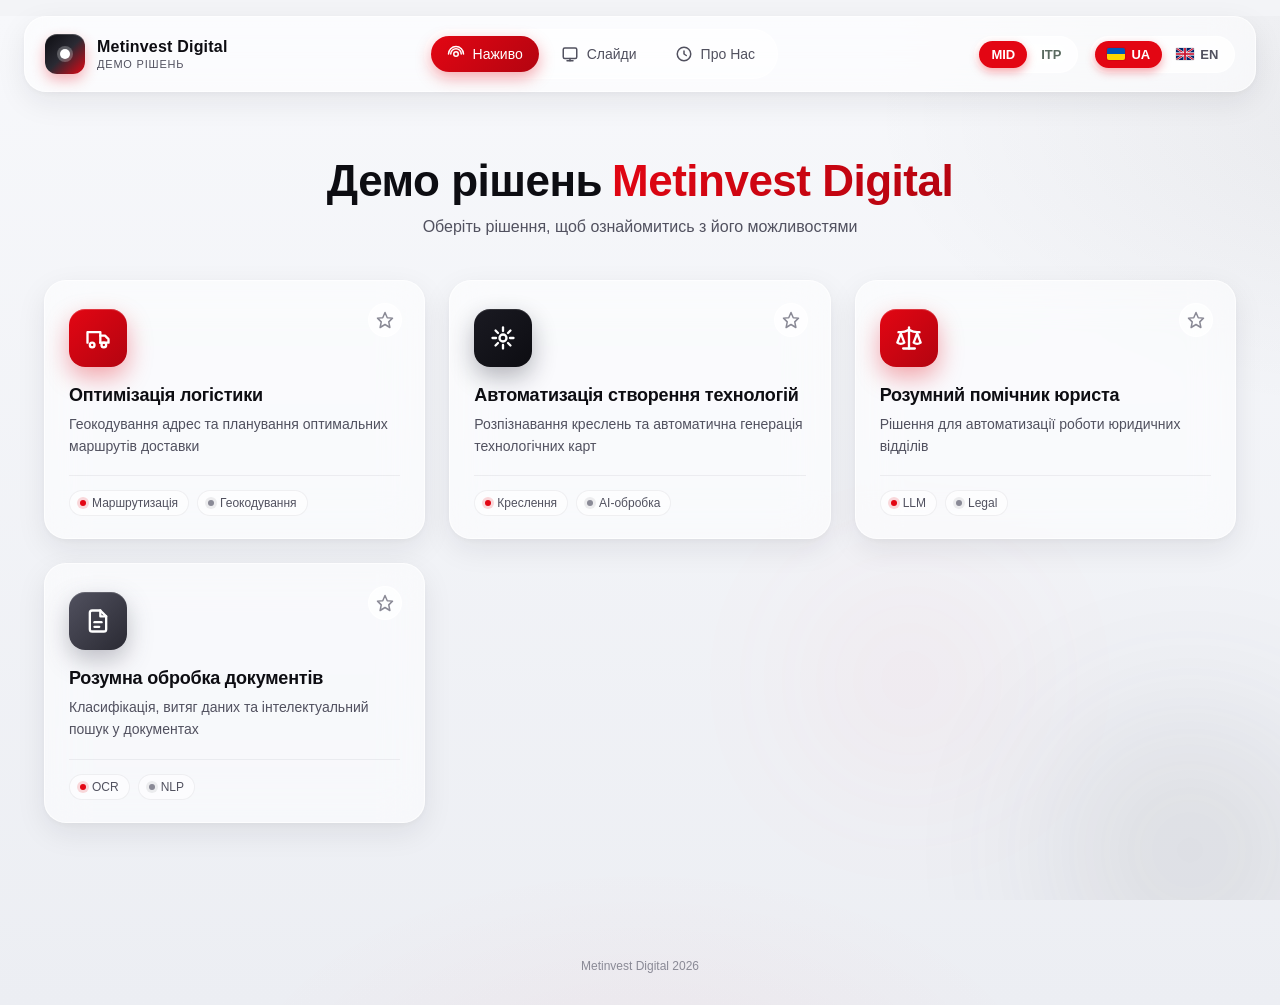
==== commit 432473d5: "Add theme support: mid (Metinvest Digital) and itp (neutral grey-green) A theme now defines the colo" ====
--- a/index.html
+++ b/index.html
@@ -5,6 +5,7 @@
 <meta name="viewport" content="width=device-width, initial-scale=1.0" />
 <title>Демо рішень Metinvest Digital</title>
 <link rel="stylesheet" href="styles.css" />
+<script src="theme.js"></script>
 </head>
 <body data-page="live">
   <div class="bg-orbs" aria-hidden="true">
@@ -39,6 +40,10 @@
     </nav>
 
     <div class="topright">
+      <div class="theme-switch glass-inner" role="tablist" aria-label="Theme">
+        <button class="theme-btn" data-theme="mid" role="tab" aria-selected="false">MID</button>
+        <button class="theme-btn" data-theme="itp" role="tab" aria-selected="false">ITP</button>
+      </div>
       <div class="lang-switch glass-inner" role="tablist" aria-label="Language">
         <button class="lang-btn active" data-lang="uk" role="tab" aria-selected="true">
           <span class="flag flag-ua" aria-hidden="true"></span>UA
--- a/styles.css
+++ b/styles.css
@@ -1,25 +1,68 @@
+/* Theme palette. The default values are the "mid" (Metinvest Digital)
+   theme; [data-theme="itp"] below overrides them with the neutral
+   grey-green theme. theme.js sets the attribute on <html>. */
 :root {
-  --red: #e30613;
-  --red-soft: #ff3b4a;
-  --red-deep: #b30410;
+  --accent: #e30613;
+  --accent-soft: #ff4757;
+  --accent-deep: #b30410;
+  --accent-rgb: 227, 6, 19;
   --black: #0d0d12;
   --ink: #1a1a22;
+  --about-ink: #1a1a2e;
+  --about-ink-rgb: 26, 26, 46;
   --grey-900: #2a2a33;
   --grey-700: #51515f;
   --grey-500: #8a8a96;
   --grey-300: #c8c8cf;
   --grey-100: #eef0f4;
   --bg: #f3f4f7;
+  --bg-grad-a: rgba(13, 13, 18, 0.06);
+  --bg-grad-b: rgba(227, 6, 19, 0.04);
+  --bg-top: #f7f8fb;
+  --bg-bottom: #eceef3;
+  --wash: #eceef2;
+  --wash-dot: rgba(180, 184, 194, 0.45);
+  --orb-accent: #ff6b78;
   --white: #ffffff;
   --glass-bg: rgba(255, 255, 255, 0.55);
   --glass-bg-strong: rgba(255, 255, 255, 0.7);
   --glass-border: rgba(255, 255, 255, 0.7);
   --glass-shadow: 0 10px 30px rgba(20, 20, 35, 0.08), 0 2px 6px rgba(20, 20, 35, 0.04);
-  --glass-shadow-hover: 0 18px 50px rgba(227, 6, 19, 0.18), 0 4px 12px rgba(20, 20, 35, 0.06);
+  --glass-shadow-hover: 0 18px 50px rgba(var(--accent-rgb), 0.18), 0 4px 12px rgba(20, 20, 35, 0.06);
   --radius-lg: 22px;
   --radius-md: 16px;
   --radius-sm: 10px;
   --ease: cubic-bezier(.2, .8, .2, 1);
+  /* Legacy aliases kept for solution pages that reuse this stylesheet. */
+  --red: var(--accent);
+  --red-soft: var(--accent-soft);
+  --red-deep: var(--accent-deep);
+}
+
+/* Neutral grey-green eco theme. */
+[data-theme="itp"] {
+  --accent: #5f8575;
+  --accent-soft: #8fb3a1;
+  --accent-deep: #46685a;
+  --accent-rgb: 95, 133, 117;
+  --black: #141c18;
+  --ink: #1e2922;
+  --about-ink: #1f2a24;
+  --about-ink-rgb: 31, 42, 36;
+  --grey-900: #2b362f;
+  --grey-700: #5a6a60;
+  --grey-500: #8e9c93;
+  --grey-300: #c8d2cb;
+  --grey-100: #eef2ee;
+  --bg: #f3f6f2;
+  --bg-grad-a: rgba(20, 28, 24, 0.05);
+  --bg-grad-b: rgba(95, 133, 117, 0.07);
+  --bg-top: #f6f9f4;
+  --bg-bottom: #e9efe8;
+  --wash: #e9efe9;
+  --wash-dot: rgba(166, 182, 170, 0.5);
+  --orb-accent: #9cc0ad;
+  --glass-shadow: 0 10px 30px rgba(24, 34, 28, 0.08), 0 2px 6px rgba(24, 34, 28, 0.04);
 }
 
 * { box-sizing: border-box; }
@@ -37,9 +80,9 @@
 
 body {
   background:
-    radial-gradient(900px 500px at 110% 10%, rgba(13, 13, 18, 0.06), transparent 60%),
-    radial-gradient(700px 400px at 50% 110%, rgba(227, 6, 19, 0.04), transparent 60%),
-    linear-gradient(180deg, #f7f8fb 0%, #eceef3 100%);
+    radial-gradient(900px 500px at 110% 10%, var(--bg-grad-a), transparent 60%),
+    radial-gradient(700px 400px at 50% 110%, var(--bg-grad-b), transparent 60%),
+    linear-gradient(180deg, var(--bg-top) 0%, var(--bg-bottom) 100%);
   min-height: 100vh;
   overflow-x: hidden;
 }
@@ -66,7 +109,7 @@
 }
 .orb-3 {
   width: 280px; height: 280px;
-  background: radial-gradient(circle, #ff6b78 0%, transparent 70%);
+  background: radial-gradient(circle, var(--orb-accent) 0%, transparent 70%);
   top: 60%; right: 18%;
   opacity: 0.10;
 }
@@ -109,11 +152,11 @@
 .brand-mark {
   width: 40px; height: 40px;
   border-radius: 12px;
-  background: linear-gradient(135deg, var(--black) 0%, var(--grey-900) 50%, var(--red) 100%);
+  background: linear-gradient(135deg, var(--black) 0%, var(--grey-900) 50%, var(--accent) 100%);
   display: grid;
   place-items: center;
   position: relative;
-  box-shadow: 0 6px 14px rgba(227, 6, 19, 0.30), inset 0 1px 0 rgba(255,255,255,0.2);
+  box-shadow: 0 6px 14px rgba(var(--accent-rgb), 0.30), inset 0 1px 0 rgba(255,255,255,0.2);
 }
 .brand-dot {
   width: 10px; height: 10px;
@@ -152,20 +195,22 @@
 }
 .nav-btn:hover { color: var(--ink); background: rgba(255,255,255,0.5); }
 .nav-btn.active {
-  background: linear-gradient(135deg, var(--red) 0%, var(--red-deep) 100%);
+  background: linear-gradient(135deg, var(--accent) 0%, var(--accent-deep) 100%);
   color: var(--white);
-  box-shadow: 0 6px 16px rgba(227, 6, 19, 0.35);
+  box-shadow: 0 6px 16px rgba(var(--accent-rgb), 0.35);
 }
 
 .topright { display: flex; align-items: center; gap: 12px; }
 
-.lang-switch {
+.lang-switch,
+.theme-switch {
   display: inline-flex;
   align-items: center;
   padding: 4px;
   gap: 2px;
 }
-.lang-btn {
+.lang-btn,
+.theme-btn {
   border: none;
   background: transparent;
   display: inline-flex;
@@ -179,10 +224,11 @@
   cursor: pointer;
   transition: all 0.2s var(--ease);
 }
-.lang-btn.active {
-  background: var(--red);
+.lang-btn.active,
+.theme-btn.active {
+  background: var(--accent);
   color: var(--white);
-  box-shadow: 0 4px 10px rgba(227, 6, 19, 0.35);
+  box-shadow: 0 4px 10px rgba(var(--accent-rgb), 0.35);
 }
 .flag {
   width: 18px; height: 12px;
@@ -223,7 +269,7 @@
   gap: 10px;
 }
 .hero-title .accent {
-  background: linear-gradient(135deg, var(--red) 0%, var(--red-deep) 100%);
+  background: linear-gradient(135deg, var(--accent) 0%, var(--accent-deep) 100%);
   -webkit-background-clip: text;
   background-clip: text;
   color: transparent;
@@ -253,18 +299,18 @@
   content: "";
   position: absolute;
   top: 0; left: 0; right: 0; height: 3px;
-  background: linear-gradient(90deg, transparent, var(--red), transparent);
+  background: linear-gradient(90deg, transparent, var(--accent), transparent);
   opacity: 0;
   transition: opacity 0.35s var(--ease);
 }
 .tile:hover {
   transform: translateY(-6px);
   box-shadow: var(--glass-shadow-hover);
-  border-color: rgba(227, 6, 19, 0.35);
+  border-color: rgba(var(--accent-rgb), 0.35);
 }
 .tile:hover::before { opacity: 1; }
 .tile:focus-visible {
-  outline: 2px solid var(--red);
+  outline: 2px solid var(--accent);
   outline-offset: 3px;
 }
 
@@ -277,8 +323,8 @@
   box-shadow: 0 10px 24px rgba(20,20,35,0.18), inset 0 1px 0 rgba(255,255,255,0.18);
 }
 .icon-red {
-  background: linear-gradient(135deg, var(--red) 0%, var(--red-deep) 100%);
-  box-shadow: 0 10px 24px rgba(227, 6, 19, 0.35), inset 0 1px 0 rgba(255,255,255,0.2);
+  background: linear-gradient(135deg, var(--accent) 0%, var(--accent-deep) 100%);
+  box-shadow: 0 10px 24px rgba(var(--accent-rgb), 0.35), inset 0 1px 0 rgba(255,255,255,0.2);
 }
 .icon-dark {
   background: linear-gradient(135deg, var(--ink) 0%, var(--black) 100%);
@@ -302,8 +348,8 @@
   transition: all 0.25s var(--ease);
   border: 1px solid rgba(255,255,255,0.9);
 }
-.tile-fav:hover { color: var(--red); transform: scale(1.08); }
-.tile-fav.active { color: var(--red); background: rgba(227, 6, 19, 0.12); }
+.tile-fav:hover { color: var(--accent); transform: scale(1.08); }
+.tile-fav.active { color: var(--accent); background: rgba(var(--accent-rgb), 0.12); }
 
 .tile-title {
   font-size: 18px;
@@ -339,7 +385,7 @@
   border-radius: 999px;
 }
 .dot { width: 6px; height: 6px; border-radius: 50%; display: inline-block; }
-.dot-red { background: var(--red); box-shadow: 0 0 0 3px rgba(227, 6, 19, 0.15); }
+.dot-red { background: var(--accent); box-shadow: 0 0 0 3px rgba(var(--accent-rgb), 0.15); }
 .dot-grey { background: var(--grey-500); box-shadow: 0 0 0 3px rgba(138, 138, 150, 0.15); }
 
 /* ---------- footer ---------- */
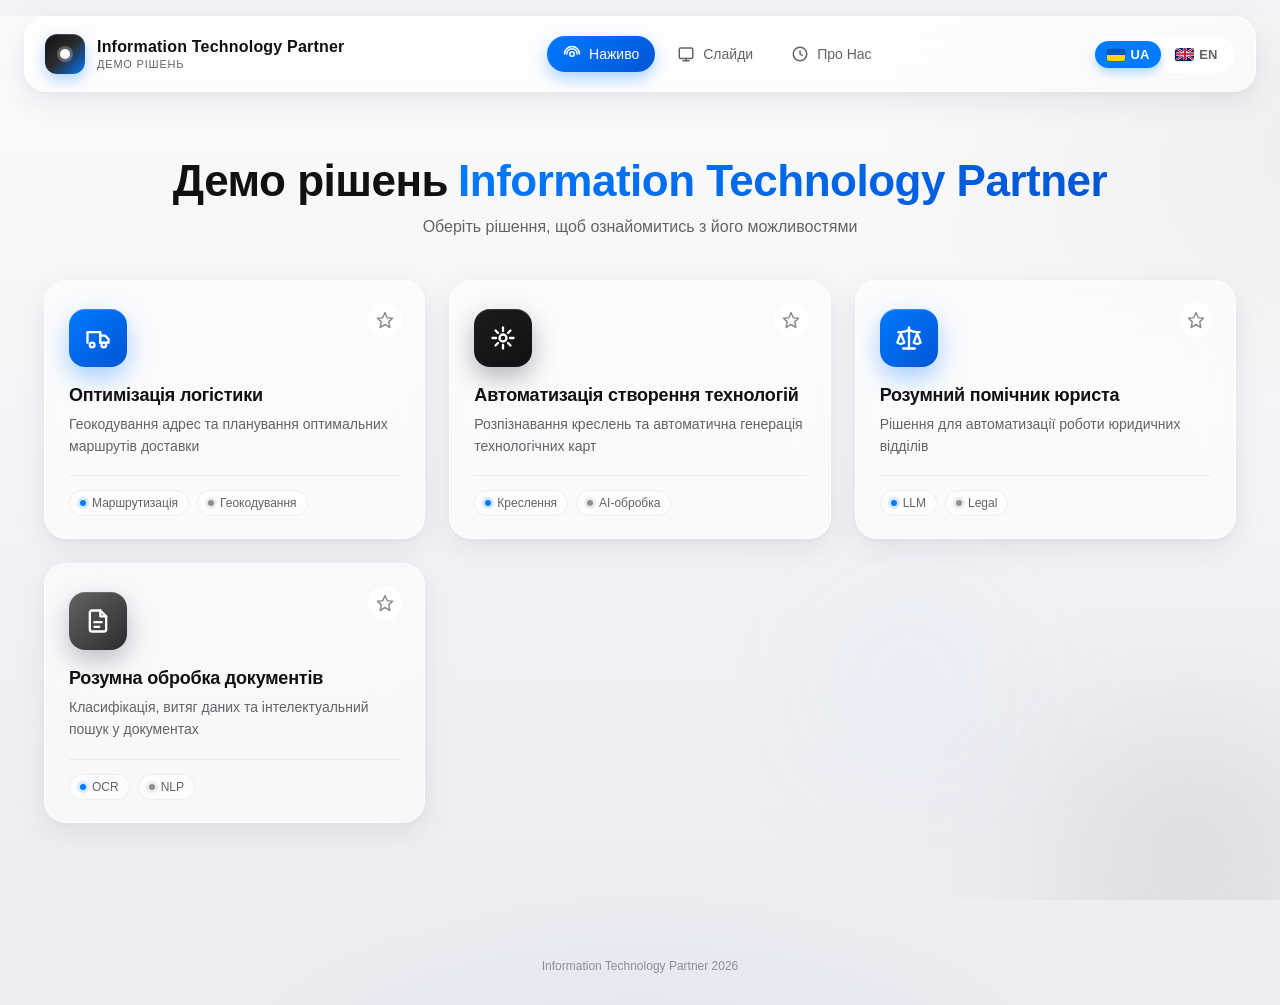
==== commit 27bc8f4c: "Default to itp theme, drop theme switcher, add English locale to legal app Theme: - itp is the defau" ====
--- a/index.html
+++ b/index.html
@@ -40,10 +40,6 @@
     </nav>
 
     <div class="topright">
-      <div class="theme-switch glass-inner" role="tablist" aria-label="Theme">
-        <button class="theme-btn" data-theme="mid" role="tab" aria-selected="false">MID</button>
-        <button class="theme-btn" data-theme="itp" role="tab" aria-selected="false">ITP</button>
-      </div>
       <div class="lang-switch glass-inner" role="tablist" aria-label="Language">
         <button class="lang-btn active" data-lang="uk" role="tab" aria-selected="true">
           <span class="flag flag-ua" aria-hidden="true"></span>UA
--- a/styles.css
+++ b/styles.css
@@ -39,30 +39,30 @@
   --red-deep: var(--accent-deep);
 }
 
-/* Neutral grey-green eco theme. */
+/* Modern mobile-OS-style theme: iOS system blue + iOS neutral greys. */
 [data-theme="itp"] {
-  --accent: #5f8575;
-  --accent-soft: #8fb3a1;
-  --accent-deep: #46685a;
-  --accent-rgb: 95, 133, 117;
-  --black: #141c18;
-  --ink: #1e2922;
-  --about-ink: #1f2a24;
-  --about-ink-rgb: 31, 42, 36;
-  --grey-900: #2b362f;
-  --grey-700: #5a6a60;
-  --grey-500: #8e9c93;
-  --grey-300: #c8d2cb;
-  --grey-100: #eef2ee;
-  --bg: #f3f6f2;
-  --bg-grad-a: rgba(20, 28, 24, 0.05);
-  --bg-grad-b: rgba(95, 133, 117, 0.07);
-  --bg-top: #f6f9f4;
-  --bg-bottom: #e9efe8;
-  --wash: #e9efe9;
-  --wash-dot: rgba(166, 182, 170, 0.5);
-  --orb-accent: #9cc0ad;
-  --glass-shadow: 0 10px 30px rgba(24, 34, 28, 0.08), 0 2px 6px rgba(24, 34, 28, 0.04);
+  --accent: #007aff;
+  --accent-soft: #5ac8fa;
+  --accent-deep: #0055d4;
+  --accent-rgb: 0, 122, 255;
+  --black: #111113;
+  --ink: #1c1c1e;
+  --about-ink: #1c1c1e;
+  --about-ink-rgb: 28, 28, 30;
+  --grey-900: #2c2c2e;
+  --grey-700: #636366;
+  --grey-500: #8e8e93;
+  --grey-300: #c7c7cc;
+  --grey-100: #f2f2f7;
+  --bg: #f2f2f7;
+  --bg-grad-a: rgba(28, 28, 30, 0.05);
+  --bg-grad-b: rgba(0, 122, 255, 0.05);
+  --bg-top: #fbfbfd;
+  --bg-bottom: #ececf1;
+  --wash: #ecedf3;
+  --wash-dot: rgba(174, 178, 188, 0.45);
+  --orb-accent: #66b2ff;
+  --glass-shadow: 0 10px 30px rgba(22, 24, 32, 0.08), 0 2px 6px rgba(22, 24, 32, 0.04);
 }
 
 * { box-sizing: border-box; }
@@ -202,15 +202,13 @@
 
 .topright { display: flex; align-items: center; gap: 12px; }
 
-.lang-switch,
-.theme-switch {
+.lang-switch {
   display: inline-flex;
   align-items: center;
   padding: 4px;
   gap: 2px;
 }
-.lang-btn,
-.theme-btn {
+.lang-btn {
   border: none;
   background: transparent;
   display: inline-flex;
@@ -224,8 +222,7 @@
   cursor: pointer;
   transition: all 0.2s var(--ease);
 }
-.lang-btn.active,
-.theme-btn.active {
+.lang-btn.active {
   background: var(--accent);
   color: var(--white);
   box-shadow: 0 4px 10px rgba(var(--accent-rgb), 0.35);
